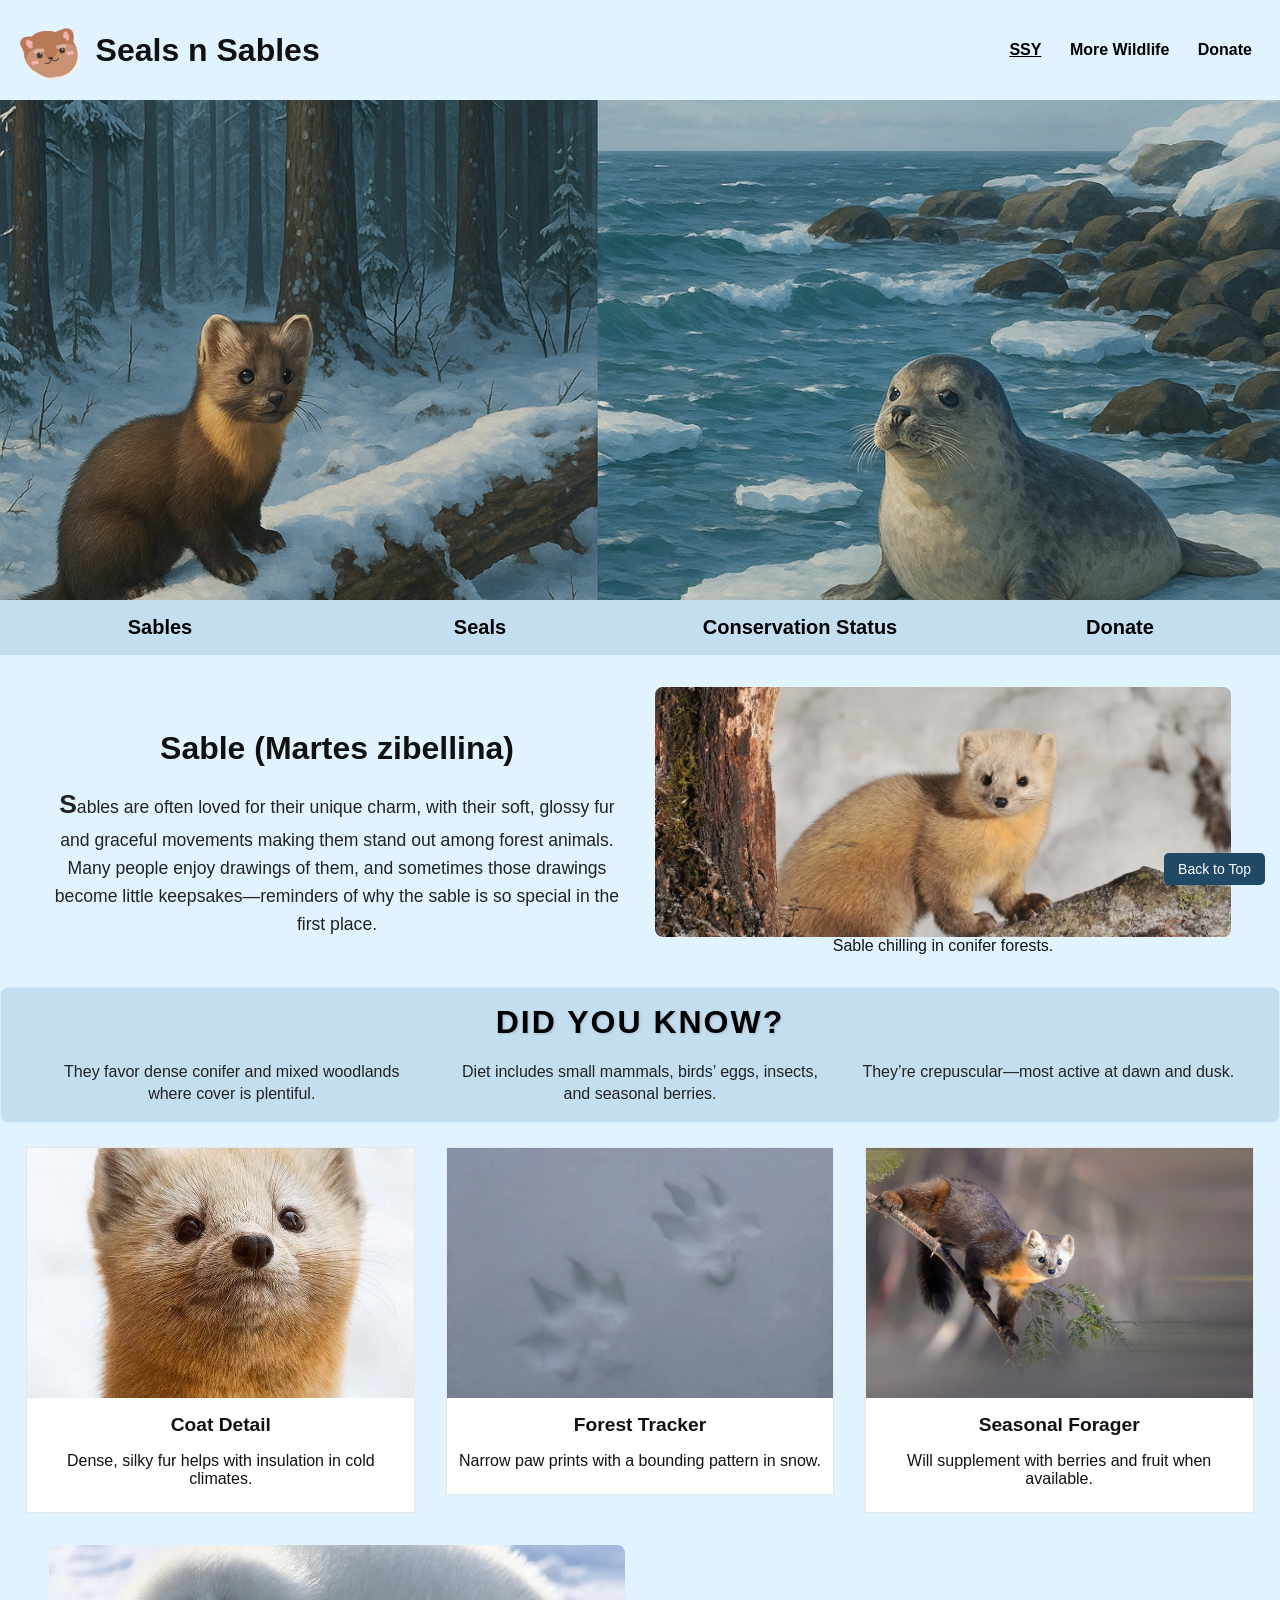
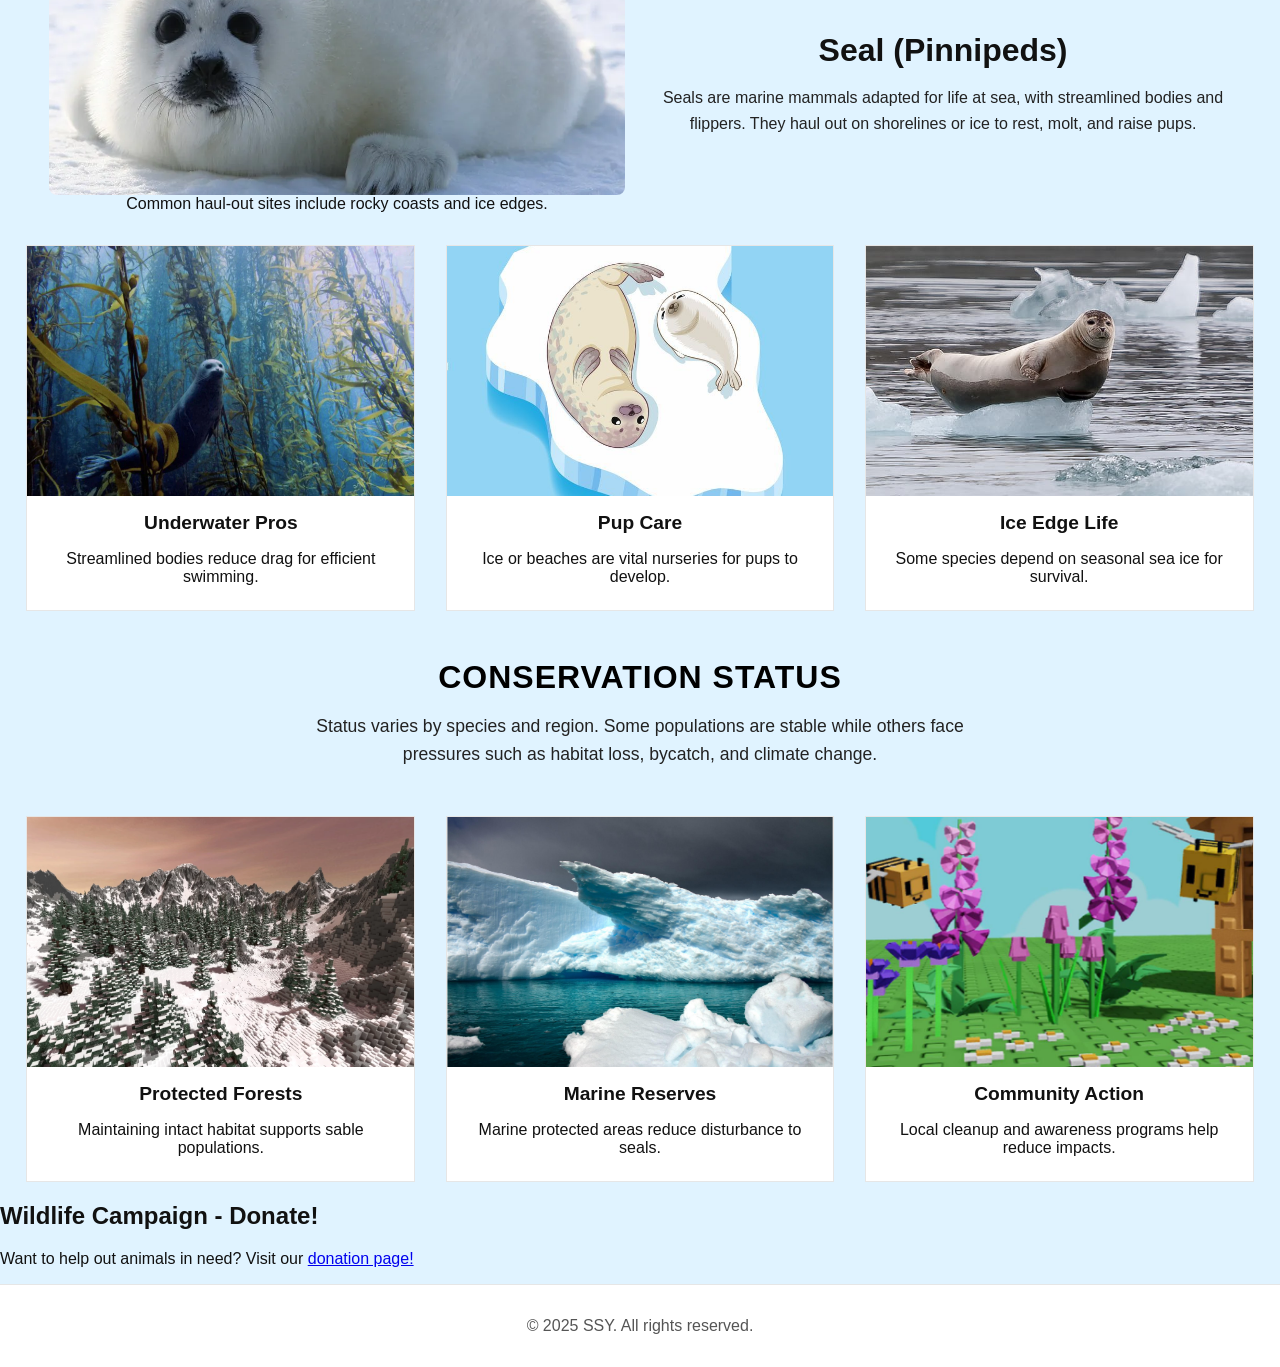
==== Assignment 1 - Joaquin S & Christoper L/index.html @ ed9b1eaa "Into File" ====
<!DOCTYPE html>
<html lang="en">

<head>
  <meta charset="utf-8">
  <title> SSY - Seals n Sables </title>
  <meta name="description" content="The lore of seals and sables.">
  <meta name="author" content="Chris & Joaquin">

  <!-- main site css -->
  <link rel="stylesheet" href="style.css">
</head>

<body>

  <!-- this is the top global navigation -->
  <header id="top">
    <div class="branding">
      <h1>
        <img src="images/sablelogo.png" alt="SSY logo" class="logo">
        Seals n Sables
      </h1>
    </div>

    <nav>
      <ul>
        <li><a href="index.html">SSY</a></li>
        <li><a href="environments.html">More Wildlife</a></li>
        <li><a href="donate.html">Donate</a></li>
      </ul>
    </nav>
  </header>

  <!-- picture below very top main header-->
  <figure id="sableandseal">
    <img src="images/chatgptssy.png" alt="pic stretching across screen like the gorilla wwf">
  </figure>

  <!-- sub navigation header below the picture-->
  <nav class="subnav">
    <ul>
      <li> <a href="#sable"> Sables </a> </li>
      <li> <a href="#seal-section"> Seals </a> </li>
      <li> <a href="#conservation-status"> Conservation Status </a> </li>
      <li> <a href="#donate"> Donate </a> </li>
    </ul>
  </nav>

  <main>
    <!-- SABLES -->
    <article id="sable" class="section">
      <div class="sable-section">
        <div class="sable-text">
          <h2>Sable (Martes zibellina)</h2>
          <p>
            Sables are often loved for their unique charm, with their soft, glossy fur and graceful movements making them stand out among forest animals. 
            Many people enjoy drawings of them, and sometimes those drawings become little keepsakes—reminders of why the sable is so special in the first place.
          </p>
        </div>

        <figure class="sable-image">
          <img src="images/sable-forest.jpg" alt="Sable in conifer forest" />
          <figcaption>Sable chilling in conifer forests.</figcaption>
        </figure>
      </div>

      <div class="fun-facts">
        <h3>Did you know?</h3>
        <ul>
          <li>They favor dense conifer and mixed woodlands where cover is plentiful.</li>
          <li>Diet includes small mammals, birds’ eggs, insects, and seasonal berries.</li>
          <li>They’re crepuscular—most active at dawn and dusk.</li>
        </ul>
      </div>

      <div class="gallery">
        <div class="card">
          <figure><img src="images/sable-closeup.jpg" alt="Sable close-up" /></figure>
          <div class="card-body">
            <h3>Coat Detail</h3>
            <p>Dense, silky fur helps with insulation in cold climates.</p>
          </div>
        </div>
        <div class="card">
          <figure><img src="images/sable-tracks.jpg" alt="Sable tracks in snow" /></figure>
          <div class="card-body">
            <h3>Forest Tracker</h3>
            <p>Narrow paw prints with a bounding pattern in snow.</p>
          </div>
        </div>
        <div class="card">
          <figure><img src="images/sable-berries.jpg" alt="Sable foraging berries" /></figure>
          <div class="card-body">
            <h3>Seasonal Forager</h3>
            <p>Will supplement with berries and fruit when available.</p>
          </div>
        </div>
      </div>
    </article>

    <!-- SEALS -->
    <article id="seal-section" class="section">
      <div class="seal-section">
        <figure class="seal-image">
          <img src="images/seal-rocks.jpg" alt="Seal on coastal rocks" />
          <figcaption>Common haul-out sites include rocky coasts and ice edges.</figcaption>
        </figure>

        <div class="seal-text">
          <h2>Seal (Pinnipeds)</h2>
          <p>
            Seals are marine mammals adapted for life at sea, with streamlined bodies and flippers. 
            They haul out on shorelines or ice to rest, molt, and raise pups.
          </p>
        </div>
      </div>

      <div class="gallery">
        <div class="card">
          <figure><img src="images/seal-swim.jpg" alt="Seal underwater" /></figure>
          <div class="card-body">
            <h3>Underwater Pros</h3>
            <p>Streamlined bodies reduce drag for efficient swimming.</p>
          </div>
        </div>
        <div class="card">
          <figure><img src="images/seal-pup.jpg" alt="Seal pup" class="seal-pup-img" /></figure>
          <div class="card-body">
            <h3>Pup Care</h3>
            <p>Ice or beaches are vital nurseries for pups to develop.</p>
          </div>
        </div>
        <div class="card">
          <figure><img src="images/seal-ice.jpg" alt="Seal on sea ice" /></figure>
          <div class="card-body">
            <h3>Ice Edge Life</h3>
            <p>Some species depend on seasonal sea ice for survival.</p>
          </div>
        </div>
      </div>
    </article>

    <!-- CONSERVATION STATUS -->
    <section id="conservation-status" class="section">
      <h2>Conservation Status</h2>
      <p>
        Status varies by species and region. Some populations are stable while others face pressures such as habitat loss, bycatch, and climate change.
      </p>
    </section>

    <div class="gallery">
      <div class="card">
        <figure><img src="images/conservation-forest.jpg" alt="Protected forest area" /></figure>
        <div class="card-body">
          <h3>Protected Forests</h3>
          <p>Maintaining intact habitat supports sable populations.</p>
        </div>
      </div>
      <div class="card">
        <figure><img src="images/conservation-coast.jpg" alt="Marine protected area sign" /></figure>
        <div class="card-body">
          <h3>Marine Reserves</h3>
          <p>Marine protected areas reduce disturbance to seals.</p>
        </div>
      </div>
      <div class="card">
        <figure><img src="images/conservation-community.jpg" alt="Community cleanup" /></figure>
        <div class="card-body">
          <h3>Community Action</h3>
          <p>Local cleanup and awareness programs help reduce impacts.</p>
        </div>
      </div>
    </div>

    <!-- Wildlife Campaign -->
    <section id="donate" class="section">
      <h2>Wildlife Campaign - Donate! </h2>
     <p>Want to help out animals in need? Visit our <a href="donate.html">donation page!</a></p>
    </section>
  </main>

  <a href="#top" class="back-to-top">Back to Top</a>

  <footer>
    <p>&copy; 2025 SSY. <span class="muted">All rights reserved.</span></p>
  </footer>
</body>
</html>
---- Assignment 1 - Joaquin S & Christoper L/style.css ----
/* main top images */

body {
  margin: 0;
  padding: 0;
}

figure {
  margin: 0;
  padding: 0;
}

#sableandseal img {
  width: 100%;          
  height: 500px;        /* your chosen banner height */
  object-fit: cover;    /* crop so it fills the box */
  object-position: center;  /* keep the middle of the image visible */
  display: block;
}

/* --- Light blue background for entire site --- */
body {
  background-color: #e0f3ff; /* a soft, almost white blue */
  color: #111;               /* keeps text readable */
  margin: 0;
  font-family: Arial, Helvetica, sans-serif;
}

#landscapemc img {
  width: 100%;          
  height: 760px;        /* your chosen banner height */
  object-fit: cover;    /* crop so it fills the box */
  object-position: center;  /* keep the middle of the image visible */
  display: block;
}

/* --- Header & Global Navigation --- */
header {
  padding: 10px 16px;
}

/* Title */
header h1 {
  display: inline-block;   /* sit on same line as nav */
  margin: 0;
  vertical-align: middle;
}

/* Navigation block */
header nav {
  display: inline-block;   /* sit beside the title */
  vertical-align: middle;
  margin-left: 24px;       /* space between title and menu */
}

/* Navigation list */
header nav ul {
  list-style-type: none;   /* remove bullets */
  margin: 0;
  padding: 0;
}

header nav li {
  display: inline;         /* make items horizontal */
  margin: 0 12px;          /* spacing between items */
}

header nav a {
  text-decoration: none;   /* remove underline */
  color: black;
  font-weight: bold;
}


.subnav {
  width: 100%;
  background-color: #c3deef;
  padding: 16px 0;
  margin: 0;
}

.subnav ul {
  list-style-type: none;
  margin: 0;
  padding: 0;
  display: table;       /* make the UL behave like a table */
  width: 100%;          /* stretch full width */
  table-layout: fixed;  /* equal column widths */
  text-align: center;   /* center text inside each cell */
}

.subnav li {
  display: table-cell;
}

.subnav a {
  text-decoration: none;
  font-weight: bold;
  font-size: 20px;     
  color: black;
}

.subnav a:hover {
  color: darkblue;
}


header {
  display: flex;                 
  justify-content: space-between;
  align-items: center;           
  padding: 10px 16px;
}

/* Logo + title side-by-side */
header h1 {
  display: flex;                 
  align-items: center;
  margin: 0;
}

header h1 .logo {
  height: 80px;                  
  width: auto;
  margin-right: 10px;            
}

/* Top nav: horizontal links */
header nav ul {
  margin: 0;
  padding: 0;
}

header nav li {
  display: inline;
  margin: 0 12px;
}

header nav a {
  color: black;
  font-weight: bold;
}

/* ====== Base reset (lightweight) ====== */
/* min-height: 70vh; creates scrollable distance on each anchor */

/* --- image + figure styling for floated images --- */
.float-right {
  float: right;
  width: auto;        
  margin: 0 0 1rem 1rem;
  text-align: center;  
}

.float-right img {
  width: auto;         
  height: 250px;
  border-radius: 8px;  
  display: block;
}

.float-right figcaption {
  font-size: 0.875rem;
  color: #555;
  margin-top: 0.25rem;
}

/* ====== Simple gallery cards (no grid/flex) ====== */
/* use inline-block “cards”; 3 per row on large screens */
.gallery { margin: 0.5rem -0.5rem; }
.gallery .card {
display: inline-block;
vertical-align: top;
width: 32%;
margin: 0.5rem;
border: 1px solid #e6e6e6;
background: #fff;
box-sizing: border-box;
}
.gallery .card figure { margin: 0; }
.gallery .card img { width: 100%; height: 250px; object-fit: cover; display:block; }
.gallery .card .card-body { padding: 0.5rem 0.75rem; }
.gallery .card h3 { margin: 0.5rem 0; font-size: 1.1rem; }

.gallery .card img[alt="Sable tracks in snow"] {
  object-position: 10% 70%;
}

/* ====== Fun facts list ====== */
.fun-facts {
background: #f9fbff;
border: 1px solid #dbe9ff;
padding: 0.75rem 1rem;
margin: 0.5rem 0 1rem;
}
.fun-facts h3 { margin: 0 0 0.5rem; font-size: 1.1rem; }
.fun-facts ul { margin-left: 1.25rem; }

/* --- Sable text + image side-by-side, centered vertically --- */
.sable-section {
  text-align: center;        
  margin: 2rem auto;
  white-space: nowrap;       
}

.sable-text,
.sable-image {
  display: inline-block;     
  vertical-align: middle;    
  white-space: normal;       
}

.sable-text {
  width: 45%;
  text-align: center;        
  margin-right: 2%;
}

.sable-text h2 {
  margin-bottom: 1rem;
}

.sable-text p {
  margin: 0 auto;
  line-height: 1.5;
}

.sable-image {
  width: 45%;
}

.sable-image img {
  width: 100%;
  height: 250px;
  object-fit: cover;
  border-radius: 8px;
  display: block;
}

.sable-text h2 {
  font-size: 2rem;           /* bigger heading */
  font-weight: bold;         /* makes it stand out */
  margin-bottom: 1rem;
}

/* make the scientific name italic and slightly smaller but still visible */
.sable-text h2 em {
  font-style: italic;
  font-size: 1.5rem;         /* smaller than main word */
  color: #333;               /* slightly softer color */
}
 
.sable-text p {
  text-align: center;
  font-size: 1.1rem;
  line-height: 1.6;
  color: #222;
}

/* --- Seal section (image left, text right) --- */
.seal-section {
  text-align: center;
  margin: 2rem auto;
  white-space: nowrap;
}

.seal-image,
.seal-text {
  display: inline-block;
  vertical-align: middle;
  white-space: normal;
}

.seal-image {
  width: 45%;
  margin-right: 2%;        
  float: none;
}

.seal-image img {
  width: 100%;
  height: 250px;
  object-fit: cover;
  border-radius: 8px;
  display: block;
}

.seal-text {
  width: 45%;
  text-align: center;
}

.seal-text h2 {
  font-size: 2rem;
  font-weight: bold;
  margin-bottom: 1rem;
}

.seal-text h2 em {
  font-style: italic;
  font-size: 1.5rem;
  color: #333;
}

.seal-text p {
  font-size: 1.0rem;
  line-height: 1.6;
  color: #222;
}

/* stack for small screens */
@media (max-width: 768px) {
  .seal-image,
  .seal-text {
    display: block;
    width: 100%;
    margin: 0 auto 1rem;
  }
  .seal-section { white-space: normal; }
}

/* --- Conservation Status section --- */
#conservation-status {
  text-align: center;        /* centers both heading and text */
  margin: 3rem auto;         /* gives breathing space around it */
  width: 80%;                /* keeps it from stretching edge-to-edge */
}

#conservation-status h2 {
  font-size: 2.0rem;         
  font-weight: bold;
  margin-bottom: 1rem;       /* space between title and paragraph */
  color: black;              
  text-transform: uppercase; 
  letter-spacing: 1px;
}

#conservation-status p {
  font-size: 1.1rem;
  line-height: 1.6;
  color: #222;
  margin: 0 auto;
  max-width: 700px;          /* keeps text nicely centered */
}


/* --- simple back to top button --- */
.back-to-top {
  position: fixed;
  bottom: 15px;
  right: 15px;
  background-color: #1F4964;
  color: white;
  padding: 8px 14px;
  border-radius: 5px;
  text-decoration: none;
  font-size: 14px;
}

.back-to-top:hover {
  background-color: #0066cc; /* slightly lighter on hover */
}


/* ====== Footer ====== */
footer {
background: #fff;
border-top: 1px solid #e6e6e6;
margin-top: 1rem;
padding: 1rem 16px;
text-align: center;
color: #555;
}

/* --- Fun Facts styling upgrade --- */
.fun-facts {
  background: #c3deef;
  border: 1px solid #dbe9ff;
  padding: 1.25rem 1rem;
  margin: 1rem auto;
  text-align: center;
  border-radius: 8px;
}

.fun-facts h3 {
  font-size: 2rem;  
  font-weight: 900;
  text-transform: uppercase;
  letter-spacing: 2px;
  color: black;
  margin-bottom: 1.25rem;
  text-align: center;
  text-shadow: 1px 1px 3px rgba(0, 0, 0, 0.15);
}


.fun-facts ul {
  list-style-type: none;       /* remove bullets */
  padding: 0;
  margin: 0;
}

.fun-facts li {
  display: inline-block;       /* side-by-side horizontally */
  width: 30%;                  /* each takes about 1/3 of the width */
  margin: 0 1%;                /* small spacing between them */
  font-size: 1rem;
  color: #222;
  vertical-align: top;
  text-align: center;
  line-height: 1.4;
}

/* Make sure they stack vertically on smaller screens */
@media (max-width: 768px) {
  .fun-facts li {
    display: block;
    width: 100%;
    text-align: center;
    margin-bottom: 0.75rem;
  }
}

/* ====== Full-width image with overlay text ====== */
.full-width {
  position: relative;         /* lets us place text on top of the image */
  margin: 0;
}

.full-width img {
  width: 100%;                /* make the image stretch across the screen */
  height: 500px;              /* same height as your main banner */
  object-fit: cover;          /* keeps image proportionate while filling */
  object-position: center;    /* centers the image area */
  display: block;
}

/* overlay text that appears on top of the image */
.overlay-text {
  position: absolute;
  top: 50%;                   /* centers vertically */
  right: 5%;                  /* positions it on the right side */
  transform: translateY(-50%);/* perfect vertical centering */
  background-color: rgba(255, 255, 255, 0.6); /* light see-through box */
  padding: 12px 16px;
  border-radius: 8px;
  text-align: right;          /* keeps heading text aligned right */
}

.overlay-text h2 {
  margin: 0;
  font-size: 1.5rem;
  color: #000;
  font-weight: bold;
}

/* ====== More Featured Wildlife Section ====== */
#featured-wildlife {
  text-align: center;        /* centers heading and paragraph */
  margin: 3rem auto;         /* adds spacing above and below */
  width: 80%;                /* prevents stretching too wide */
}

#featured-wildlife h2 {
  font-size: 2rem;           /* large clear title */
  font-weight: bold;
  margin-bottom: 0.5rem;
  color: black;
  text-transform: uppercase;
  letter-spacing: 1px;
}

#featured-wildlife p {
  font-size: 1.1rem;
  line-height: 1.5;
  color: #222;
  margin-bottom: 2rem;       /* space before the boxes */
}

/* centers the 3 gallery cards underneath */
.gallery {
  text-align: center;
}

.gallery .card {
  display: inline-block;     /* sit side-by-side */
  vertical-align: top;
  width: 30%;                /* 3 per row */
  margin: 0 1%;
  border: 1px solid #e6e6e6;
  background: #fff;
  box-sizing: border-box;
}

.gallery .card img {
  width: 100%;
  height: 250px;
  object-fit: cover;
  display: block;
}

.gallery .card .card-body {
  padding: 0.5rem 0.75rem;
}

.gallery .card h3 {
  margin: 0.5rem 0;
  font-size: 1.2rem;
  font-weight: bold;
}

/* ====== Green Theme (for environments page) ====== */
.green-theme {
  background-color: #e6f7e6; /* soft pastel green */
  color: #111;
}

/* adjust subnav for green theme */
.green-theme .subnav {
  background-color: #c8eac8;  /* slightly darker soft green */
}

.green-theme .fun-facts {
  background: #d8f2d8;
  border: 1px solid #b9dfb9;
}

.green-theme header,
.green-theme footer {
  background-color: #ffffff;
  color: #333;
}

/* optional: hover accents for links in this theme */
.green-theme a:hover {
  color: #2f7a2f;
}

/* ====== Centered fun-facts table with theme color ====== */
.fun-facts table {
  margin: 0 auto;
  width: 80%;
  border-collapse: collapse;
}

.fun-facts caption {
  caption-side: top;
  font-weight: bold;
  margin-bottom: 0.5rem;
}

.fun-facts th,
.fun-facts td {
  padding: 0.6rem 1rem;
  text-align: left;
  border: 1px solid #ccc;
}

.fun-facts th {
  background-color: #c3deef;  /* same as subnav bar */
}

.green-theme .fun-facts th {
  background-color: #c8eac8;  /* match green theme subnav */
}

.fun-facts td {
  background-color: #ffffff;
}

/* Adjust padding and centering for cleaner layout */
.fun-facts {
  padding: 1rem 0.5rem;
  margin: 1.5rem auto;
  text-align: center;
  border-radius: 8px;
}


/* ====== Header background and text for green theme ====== */
.green-theme header {
  background-color: #cde8cd;   /* soft pastel green background */
  color: #000000;              /* black text */
  padding: 10px 16px;
}

.green-theme header h1 {
  color: #000000;              /* black for title text */
}

.green-theme header nav a {
  color: #000000;              /* black for links */
  font-weight: bold;
  text-decoration: none;
}

.green-theme header nav a:hover {
  color: #1a4b1a;              /* dark forest green on hover */
}

#sable .sable-text p:first-of-type::first-letter {
  font-size: 150%;
  font-weight: bold;
}

header nav a {
  text-decoration: none;
}


header nav a[href="index.html"] {
  text-decoration: underline;
}

.green-theme header nav a[href="index.html"] {
  text-decoration: none;
}

.green-theme header nav a[href="environments.html"] {
  text-decoration: underline;
}
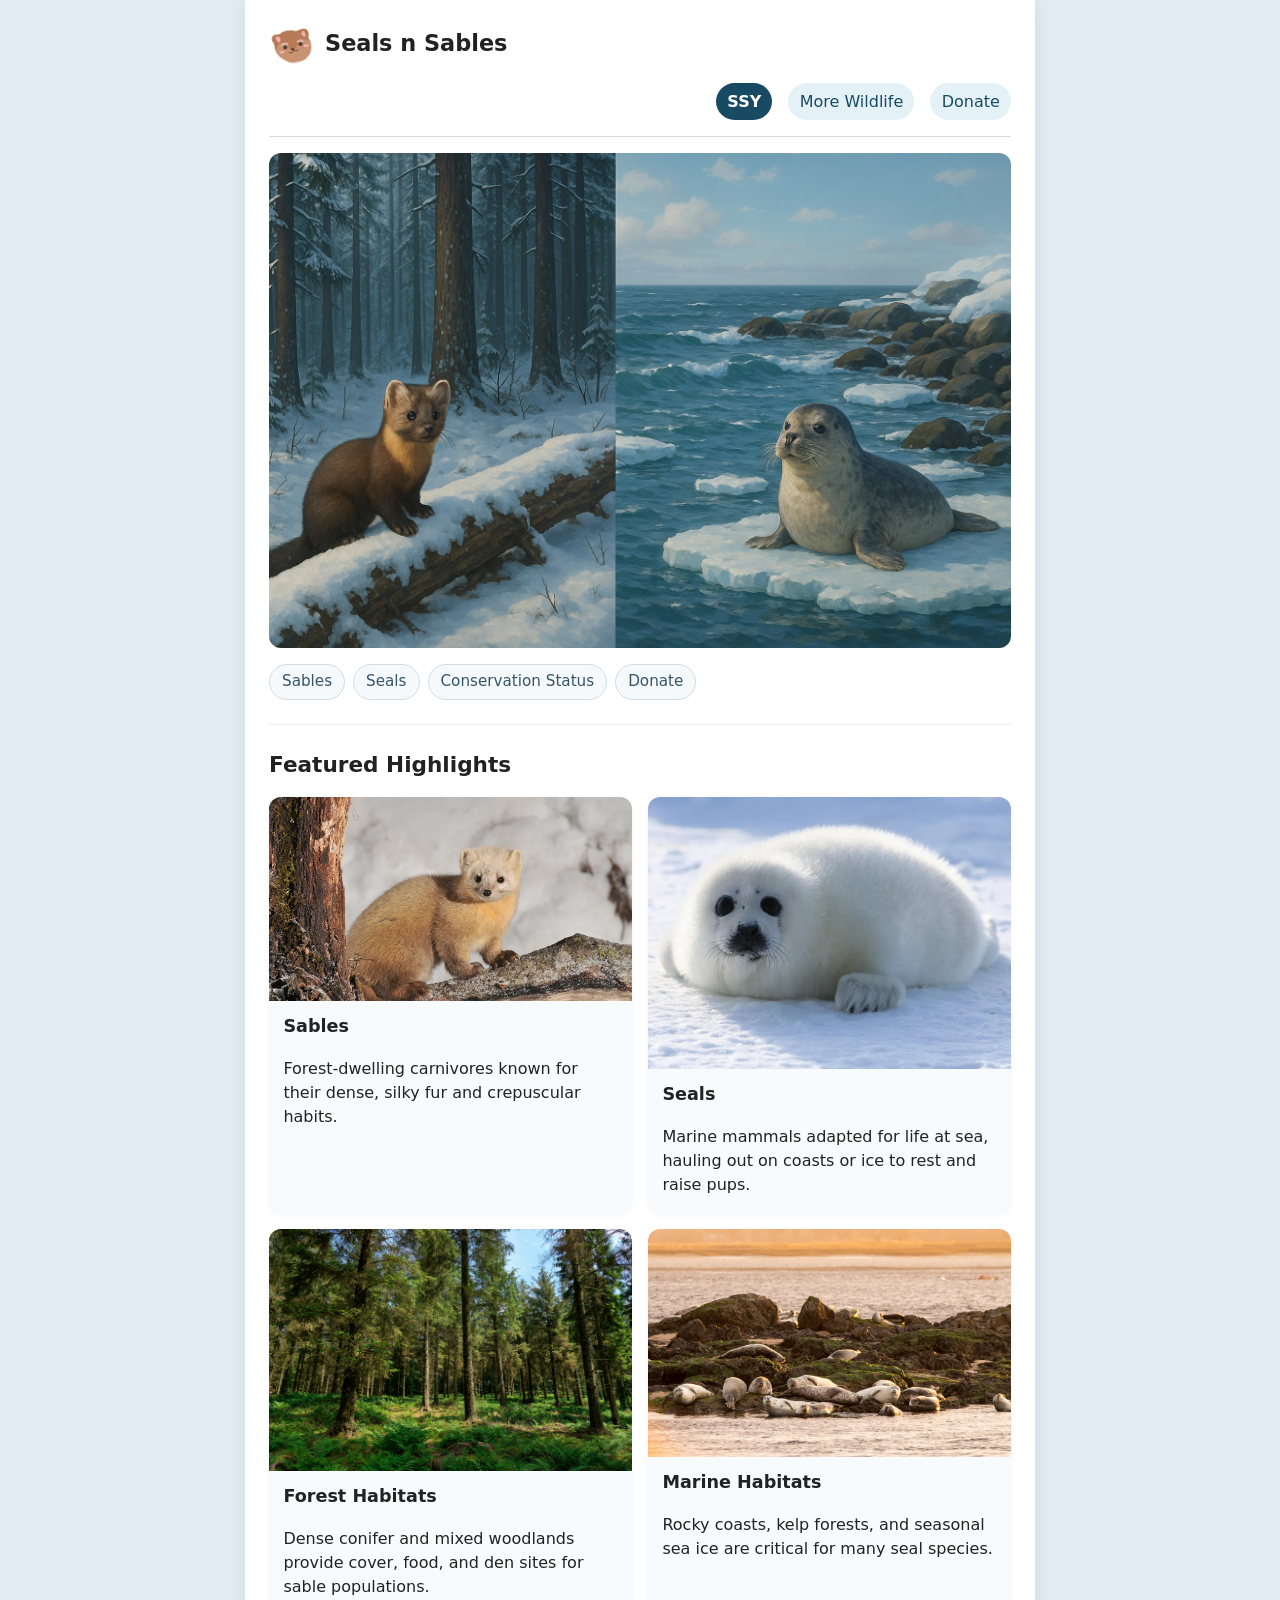
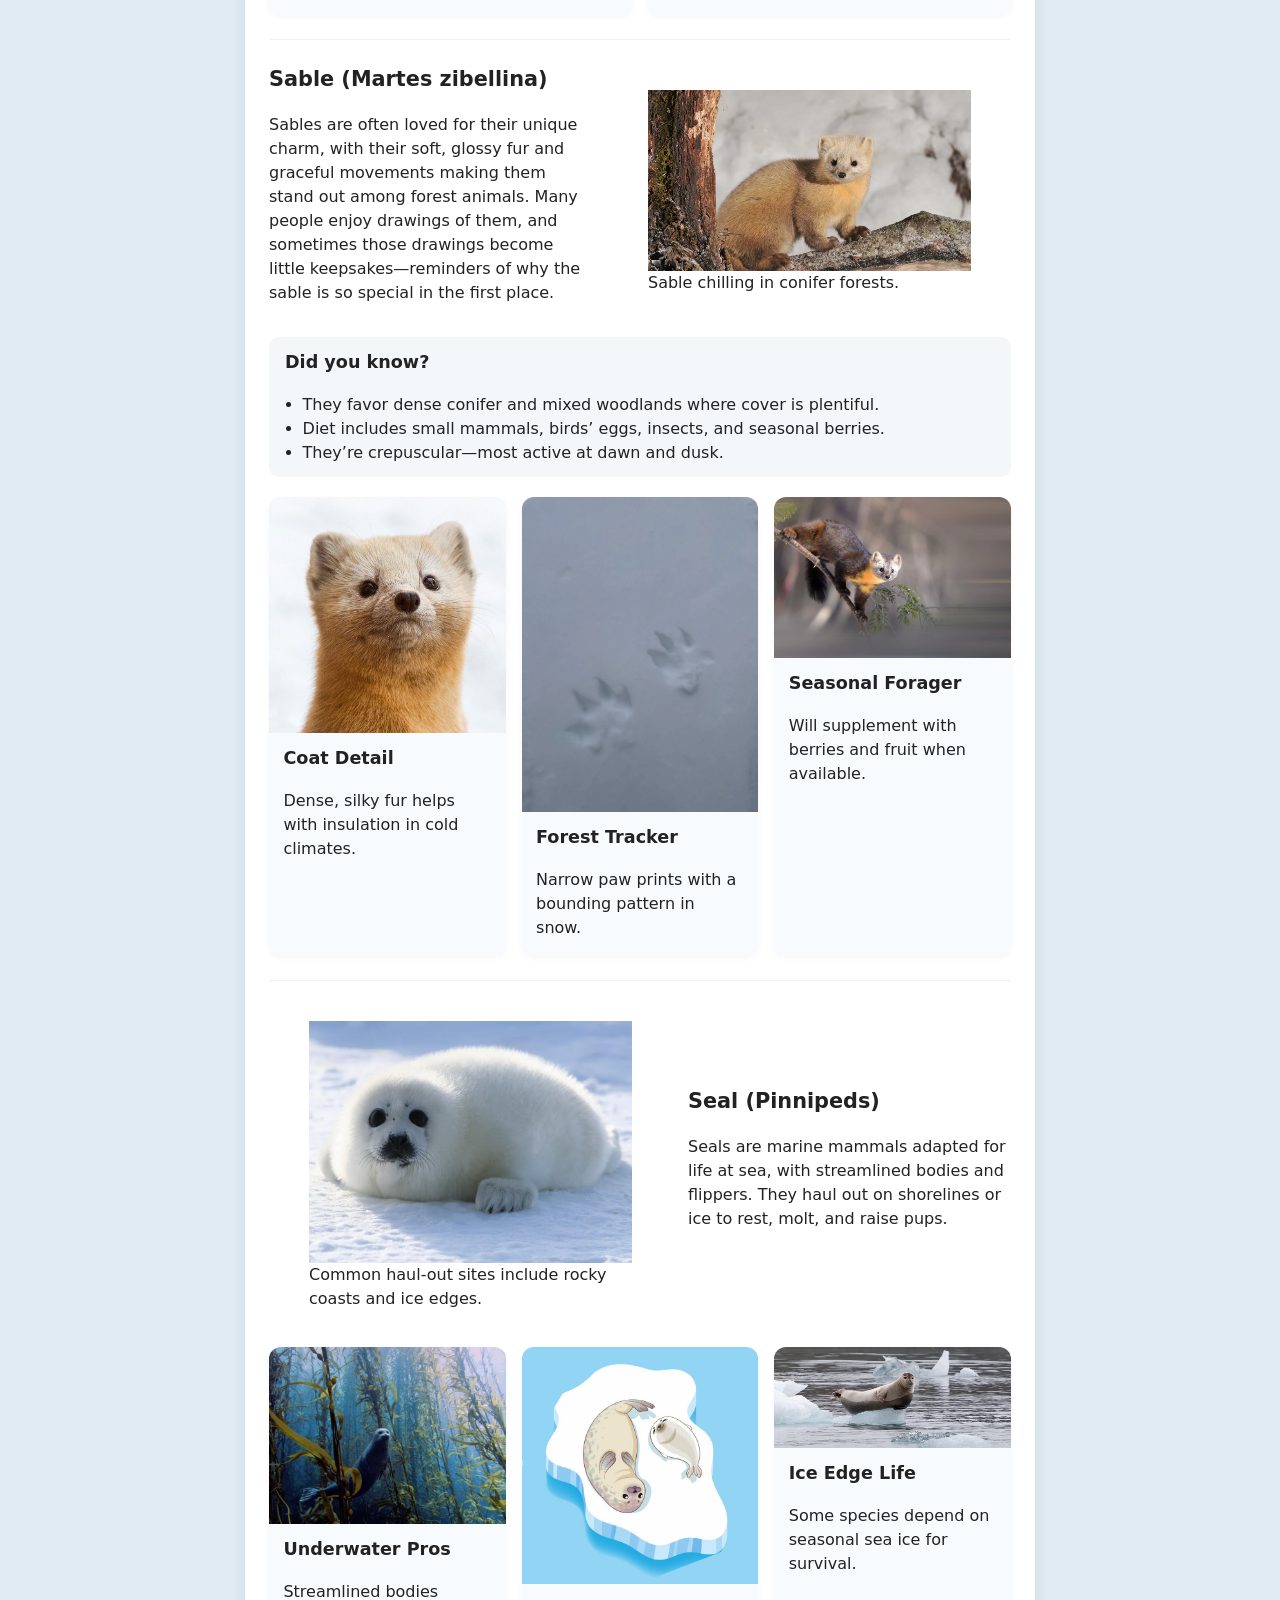
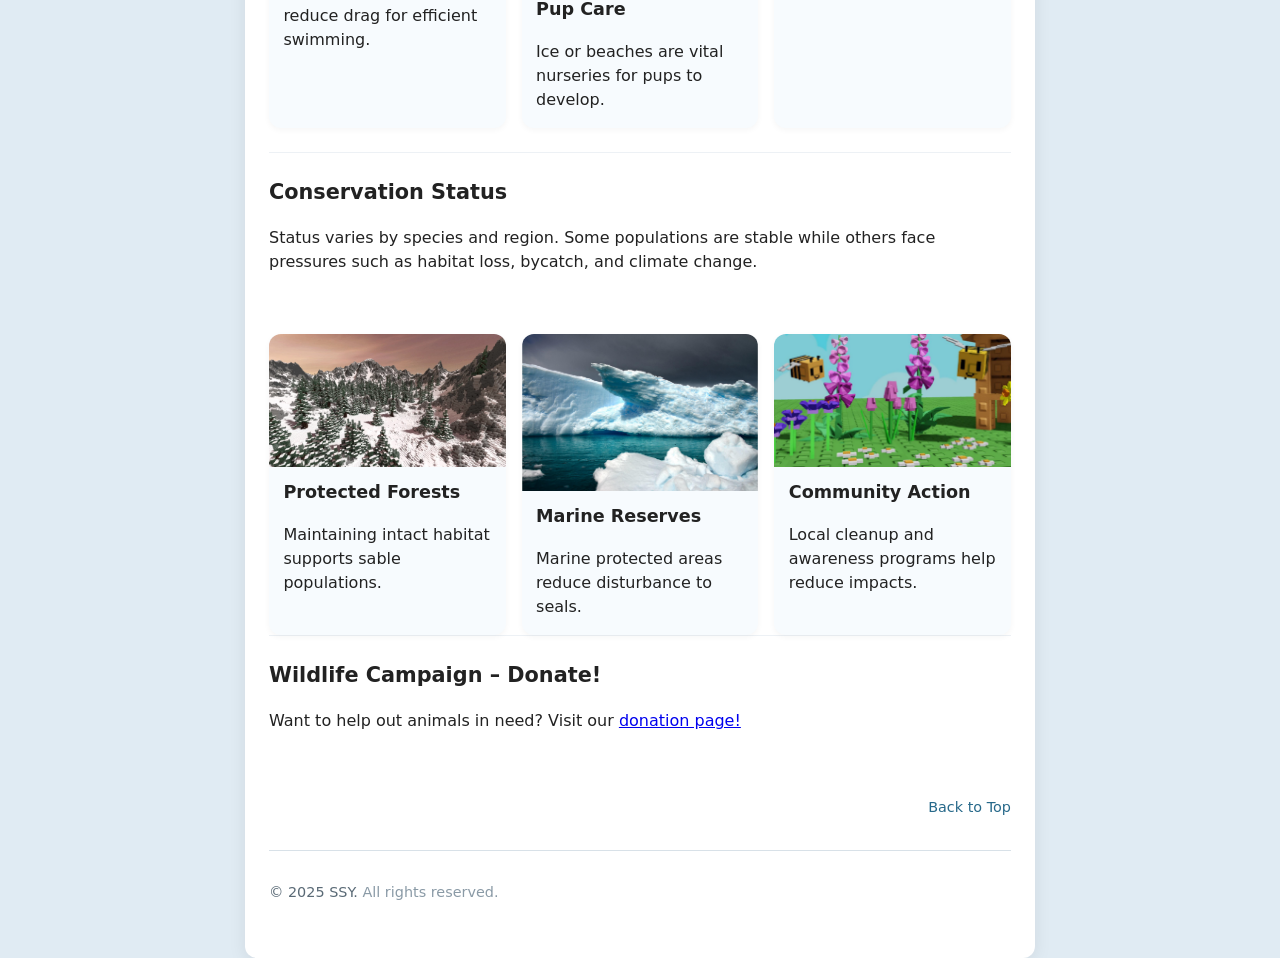
==== commit 6b8ddf53: "The new stuff" ====
--- a/Assignment 1 - Joaquin S & Christoper L/index.html
+++ b/Assignment 1 - Joaquin S & Christoper L/index.html
@@ -1,188 +1,241 @@
 <!DOCTYPE html>
 <html lang="en">
-
 <head>
   <meta charset="utf-8">
-  <title> SSY - Seals n Sables </title>
+  <title>SSY - Seals n Sables</title>
   <meta name="description" content="The lore of seals and sables.">
   <meta name="author" content="Chris & Joaquin">
 
-  <!-- main site css -->
+  <!-- Makes the page respond to device width -->
+  <meta name="viewport" content="width=device-width, initial-scale=1.0">
+
+  <!-- Required by assignment: normalize.css in same folder -->
+  <link rel="stylesheet" href="normalize.css">
+
+  <!-- Main site CSS from this assignment -->
   <link rel="stylesheet" href="style.css">
 </head>
-
 <body>
-
-  <!-- this is the top global navigation -->
-  <header id="top">
-    <div class="branding">
-      <h1>
-        <img src="images/sablelogo.png" alt="SSY logo" class="logo">
-        Seals n Sables
-      </h1>
-    </div>
-
-    <nav>
+  <!-- Skip link for keyboard / screen reader users -->
+  <a class="skip-link" href="#main">Skip to main content</a>
+
+  <!-- Page wrapper that becomes 790px wide on large screens -->
+  <div class="page">
+    <!-- Global header / navigation -->
+    <header id="top" class="site-header">
+      <div class="branding">
+        <h1 class="site-title">
+          <img src="images/sablelogo.png" alt="SSY logo" class="logo">
+          Seals n Sables
+        </h1>
+      </div>
+      <nav class="primary-nav" aria-label="Primary">
+        <ul>
+          <li><a href="index.html" aria-current="page">SSY</a></li>
+          <li><a href="environments.html">More Wildlife</a></li>
+          <li><a href="donate.html">Donate</a></li>
+        </ul>
+      </nav>
+    </header>
+
+    <!-- Hero image below the header -->
+    <figure id="sableandseal" class="hero">
+      <img src="images/chatgptssy.png" alt="Illustration of sable and seal across the top banner">
+    </figure>
+
+    <!-- Sub navigation for this page -->
+    <nav class="subnav" aria-label="On this page">
       <ul>
-        <li><a href="index.html">SSY</a></li>
-        <li><a href="environments.html">More Wildlife</a></li>
-        <li><a href="donate.html">Donate</a></li>
+        <li><a href="#sable">Sables</a></li>
+        <li><a href="#seal-section">Seals</a></li>
+        <li><a href="#conservation-status">Conservation Status</a></li>
+        <li><a href="#donate">Donate</a></li>
       </ul>
     </nav>
-  </header>
-
-  <!-- picture below very top main header-->
-  <figure id="sableandseal">
-    <img src="images/chatgptssy.png" alt="pic stretching across screen like the gorilla wwf">
-  </figure>
-
-  <!-- sub navigation header below the picture-->
-  <nav class="subnav">
-    <ul>
-      <li> <a href="#sable"> Sables </a> </li>
-      <li> <a href="#seal-section"> Seals </a> </li>
-      <li> <a href="#conservation-status"> Conservation Status </a> </li>
-      <li> <a href="#donate"> Donate </a> </li>
-    </ul>
-  </nav>
-
-  <main>
-    <!-- SABLES -->
-    <article id="sable" class="section">
-      <div class="sable-section">
-        <div class="sable-text">
-          <h2>Sable (Martes zibellina)</h2>
-          <p>
-            Sables are often loved for their unique charm, with their soft, glossy fur and graceful movements making them stand out among forest animals. 
-            Many people enjoy drawings of them, and sometimes those drawings become little keepsakes—reminders of why the sable is so special in the first place.
-          </p>
-        </div>
-
-        <figure class="sable-image">
-          <img src="images/sable-forest.jpg" alt="Sable in conifer forest" />
-          <figcaption>Sable chilling in conifer forests.</figcaption>
-        </figure>
+
+    <!-- MIDDLE FEATURED GRID (2×2 at medium width) -->
+    <section class="section feature-grid" aria-label="Featured highlights">
+      <h2 class="section-title">Featured Highlights</h2>
+      <div class="grid">
+        <article class="card">
+          <figure>
+            <img src="images/sable-forest.jpg" alt="Sable in conifer forest">
+          </figure>
+          <div class="card-body">
+            <h3>Sables</h3>
+            <p>Forest-dwelling carnivores known for their dense, silky fur and crepuscular habits.</p>
+          </div>
+        </article>
+
+        <article class="card">
+          <figure>
+            <img src="images/seal-rocks.jpg" alt="Seal resting on coastal rocks">
+          </figure>
+          <div class="card-body">
+            <h3>Seals</h3>
+            <p>Marine mammals adapted for life at sea, hauling out on coasts or ice to rest and raise pups.</p>
+          </div>
+        </article>
+
+        <article class="card">
+          <figure>
+            <img src="images/sable-habitat.jpg" alt="Conifer forest habitat">
+          </figure>
+          <div class="card-body">
+            <h3>Forest Habitats</h3>
+            <p>Dense conifer and mixed woodlands provide cover, food, and den sites for sable populations.</p>
+          </div>
+        </article>
+
+        <article class="card">
+          <figure>
+            <img src="images/seal-enviornment.jpg" alt="Coastal and sea-ice environment">
+          </figure>
+          <div class="card-body">
+            <h3>Marine Habitats</h3>
+            <p>Rocky coasts, kelp forests, and seasonal sea ice are critical for many seal species.</p>
+          </div>
+        </article>
       </div>
-
-      <div class="fun-facts">
-        <h3>Did you know?</h3>
-        <ul>
-          <li>They favor dense conifer and mixed woodlands where cover is plentiful.</li>
-          <li>Diet includes small mammals, birds’ eggs, insects, and seasonal berries.</li>
-          <li>They’re crepuscular—most active at dawn and dusk.</li>
-        </ul>
+    </section>
+
+    <!-- Main content -->
+    <main id="main">
+      <!-- SABLES -->
+      <article id="sable" class="section">
+        <div class="sable-section side-by-side">
+          <div class="sable-text">
+            <h2>Sable (Martes zibellina)</h2>
+            <p>
+              Sables are often loved for their unique charm, with their soft, glossy fur and graceful movements making them stand out among forest animals. 
+              Many people enjoy drawings of them, and sometimes those drawings become little keepsakes—reminders of why the sable is so special in the first place.
+            </p>
+          </div>
+          <figure class="sable-image">
+            <img src="images/sable-forest.jpg" alt="Sable in conifer forest">
+            <figcaption>Sable chilling in conifer forests.</figcaption>
+          </figure>
+        </div>
+
+        <div class="fun-facts">
+          <h3>Did you know?</h3>
+          <ul>
+            <li>They favor dense conifer and mixed woodlands where cover is plentiful.</li>
+            <li>Diet includes small mammals, birds’ eggs, insects, and seasonal berries.</li>
+            <li>They’re crepuscular—most active at dawn and dusk.</li>
+          </ul>
+        </div>
+
+        <div class="gallery">
+          <article class="card">
+            <figure><img src="images/sable-closeup.jpg" alt="Sable close-up"></figure>
+            <div class="card-body">
+              <h3>Coat Detail</h3>
+              <p>Dense, silky fur helps with insulation in cold climates.</p>
+            </div>
+          </article>
+          <article class="card">
+            <figure><img src="images/sable-tracks.jpg" alt="Sable tracks in snow"></figure>
+            <div class="card-body">
+              <h3>Forest Tracker</h3>
+              <p>Narrow paw prints with a bounding pattern in snow.</p>
+            </div>
+          </article>
+          <article class="card">
+            <figure><img src="images/sable-berries.jpg" alt="Sable foraging berries"></figure>
+            <div class="card-body">
+              <h3>Seasonal Forager</h3>
+              <p>Will supplement with berries and fruit when available.</p>
+            </div>
+          </article>
+        </div>
+      </article>
+
+      <!-- SEALS -->
+      <article id="seal-section" class="section">
+        <div class="seal-section side-by-side">
+          <figure class="seal-image">
+            <img src="images/seal-rocks.jpg" alt="Seal on coastal rocks">
+            <figcaption>Common haul-out sites include rocky coasts and ice edges.</figcaption>
+          </figure>
+          <div class="seal-text">
+            <h2>Seal (Pinnipeds)</h2>
+            <p>
+              Seals are marine mammals adapted for life at sea, with streamlined bodies and flippers. 
+              They haul out on shorelines or ice to rest, molt, and raise pups.
+            </p>
+          </div>
+        </div>
+
+        <div class="gallery">
+          <article class="card">
+            <figure><img src="images/seal-swim.jpg" alt="Seal underwater"></figure>
+            <div class="card-body">
+              <h3>Underwater Pros</h3>
+              <p>Streamlined bodies reduce drag for efficient swimming.</p>
+            </div>
+          </article>
+          <article class="card">
+            <figure><img src="images/seal-pup.jpg" alt="Seal pup" class="seal-pup-img"></figure>
+            <div class="card-body">
+              <h3>Pup Care</h3>
+              <p>Ice or beaches are vital nurseries for pups to develop.</p>
+            </div>
+          </article>
+          <article class="card">
+            <figure><img src="images/seal-ice.jpg" alt="Seal on sea ice"></figure>
+            <div class="card-body">
+              <h3>Ice Edge Life</h3>
+              <p>Some species depend on seasonal sea ice for survival.</p>
+            </div>
+          </article>
+        </div>
+      </article>
+
+      <!-- CONSERVATION STATUS -->
+      <section id="conservation-status" class="section">
+        <h2>Conservation Status</h2>
+        <p>
+          Status varies by species and region. Some populations are stable while others face pressures such as habitat loss, bycatch, and climate change.
+        </p>
+      </section>
+
+      <div class="gallery">
+        <article class="card">
+          <figure><img src="images/conservation-forest.jpg" alt="Protected forest area"></figure>
+          <div class="card-body">
+            <h3>Protected Forests</h3>
+            <p>Maintaining intact habitat supports sable populations.</p>
+          </div>
+        </article>
+        <article class="card">
+          <figure><img src="images/conservation-coast.jpg" alt="Marine protected area sign"></figure>
+          <div class="card-body">
+            <h3>Marine Reserves</h3>
+            <p>Marine protected areas reduce disturbance to seals.</p>
+          </div>
+        </article>
+        <article class="card">
+          <figure><img src="images/conservation-community.jpg" alt="Community cleanup"></figure>
+          <div class="card-body">
+            <h3>Community Action</h3>
+            <p>Local cleanup and awareness programs help reduce impacts.</p>
+          </div>
+        </article>
       </div>
 
-      <div class="gallery">
-        <div class="card">
-          <figure><img src="images/sable-closeup.jpg" alt="Sable close-up" /></figure>
-          <div class="card-body">
-            <h3>Coat Detail</h3>
-            <p>Dense, silky fur helps with insulation in cold climates.</p>
-          </div>
-        </div>
-        <div class="card">
-          <figure><img src="images/sable-tracks.jpg" alt="Sable tracks in snow" /></figure>
-          <div class="card-body">
-            <h3>Forest Tracker</h3>
-            <p>Narrow paw prints with a bounding pattern in snow.</p>
-          </div>
-        </div>
-        <div class="card">
-          <figure><img src="images/sable-berries.jpg" alt="Sable foraging berries" /></figure>
-          <div class="card-body">
-            <h3>Seasonal Forager</h3>
-            <p>Will supplement with berries and fruit when available.</p>
-          </div>
-        </div>
-      </div>
-    </article>
-
-    <!-- SEALS -->
-    <article id="seal-section" class="section">
-      <div class="seal-section">
-        <figure class="seal-image">
-          <img src="images/seal-rocks.jpg" alt="Seal on coastal rocks" />
-          <figcaption>Common haul-out sites include rocky coasts and ice edges.</figcaption>
-        </figure>
-
-        <div class="seal-text">
-          <h2>Seal (Pinnipeds)</h2>
-          <p>
-            Seals are marine mammals adapted for life at sea, with streamlined bodies and flippers. 
-            They haul out on shorelines or ice to rest, molt, and raise pups.
-          </p>
-        </div>
-      </div>
-
-      <div class="gallery">
-        <div class="card">
-          <figure><img src="images/seal-swim.jpg" alt="Seal underwater" /></figure>
-          <div class="card-body">
-            <h3>Underwater Pros</h3>
-            <p>Streamlined bodies reduce drag for efficient swimming.</p>
-          </div>
-        </div>
-        <div class="card">
-          <figure><img src="images/seal-pup.jpg" alt="Seal pup" class="seal-pup-img" /></figure>
-          <div class="card-body">
-            <h3>Pup Care</h3>
-            <p>Ice or beaches are vital nurseries for pups to develop.</p>
-          </div>
-        </div>
-        <div class="card">
-          <figure><img src="images/seal-ice.jpg" alt="Seal on sea ice" /></figure>
-          <div class="card-body">
-            <h3>Ice Edge Life</h3>
-            <p>Some species depend on seasonal sea ice for survival.</p>
-          </div>
-        </div>
-      </div>
-    </article>
-
-    <!-- CONSERVATION STATUS -->
-    <section id="conservation-status" class="section">
-      <h2>Conservation Status</h2>
-      <p>
-        Status varies by species and region. Some populations are stable while others face pressures such as habitat loss, bycatch, and climate change.
-      </p>
-    </section>
-
-    <div class="gallery">
-      <div class="card">
-        <figure><img src="images/conservation-forest.jpg" alt="Protected forest area" /></figure>
-        <div class="card-body">
-          <h3>Protected Forests</h3>
-          <p>Maintaining intact habitat supports sable populations.</p>
-        </div>
-      </div>
-      <div class="card">
-        <figure><img src="images/conservation-coast.jpg" alt="Marine protected area sign" /></figure>
-        <div class="card-body">
-          <h3>Marine Reserves</h3>
-          <p>Marine protected areas reduce disturbance to seals.</p>
-        </div>
-      </div>
-      <div class="card">
-        <figure><img src="images/conservation-community.jpg" alt="Community cleanup" /></figure>
-        <div class="card-body">
-          <h3>Community Action</h3>
-          <p>Local cleanup and awareness programs help reduce impacts.</p>
-        </div>
-      </div>
-    </div>
-
-    <!-- Wildlife Campaign -->
-    <section id="donate" class="section">
-      <h2>Wildlife Campaign - Donate! </h2>
-     <p>Want to help out animals in need? Visit our <a href="donate.html">donation page!</a></p>
-    </section>
-  </main>
-
-  <a href="#top" class="back-to-top">Back to Top</a>
-
-  <footer>
-    <p>&copy; 2025 SSY. <span class="muted">All rights reserved.</span></p>
-  </footer>
+      <!-- Wildlife Campaign -->
+      <section id="donate" class="section">
+        <h2>Wildlife Campaign – Donate!</h2>
+        <p>Want to help out animals in need? Visit our <a href="donate.html">donation page!</a></p>
+      </section>
+    </main>
+
+    <a href="#top" class="back-to-top">Back to Top</a>
+
+    <footer class="site-footer">
+      <p>&copy; 2025 SSY. <span class="muted">All rights reserved.</span></p>
+    </footer>
+  </div>
 </body>
 </html>
--- a/Assignment 1 - Joaquin S & Christoper L/style.css
+++ b/Assignment 1 - Joaquin S & Christoper L/style.css
@@ -1,621 +1,350 @@
-/* main top images */
+/* ========== Base ========== */
+
+*,
+*::before,
+*::after {
+  box-sizing: border-box;
+}
+
+html {
+  scroll-behavior: smooth;
+}
 
 body {
   margin: 0;
+  font-family: system-ui, -apple-system, BlinkMacSystemFont, "Segoe UI", sans-serif;
+  line-height: 1.5;
+  color: #222;
+  background-color: #e5eef3; /* pale background for large-screen side space */
+}
+
+img {
+  max-width: 100%;
+  height: auto;
+  display: block;
+}
+
+/* ========== Layout Shell ========== */
+
+.page {
+  min-height: 100vh;
+  background-color: #ffffff;
+  display: flex;
+  flex-direction: column;
+  padding: 0 1rem 2rem;
+}
+
+/* ========== Skip Link ========== */
+
+.skip-link {
+  position: absolute;
+  left: -999px;
+  top: 0;
+  padding: 0.5rem 1rem;
+  background: #000;
+  color: #fff;
+  z-index: 1000;
+}
+
+.skip-link:focus {
+  left: 0.5rem;
+  top: 0.5rem;
+}
+
+/* ========== Header & Navigation ========== */
+
+.site-header {
+  padding: 1rem 0;
+  border-bottom: 1px solid #d5dde3;
+}
+
+.branding {
+  display: flex;
+  align-items: center;
+  gap: 0.75rem;
+}
+
+.site-title {
+  display: flex;
+  align-items: center;
+  gap: 0.5rem;
+  font-size: 1.4rem;
+  margin: 0;
+}
+
+.logo {
+  width: 48px;
+  height: auto;
+}
+
+.primary-nav ul {
+  list-style: none;
   padding: 0;
-}
-
-figure {
-  margin: 0;
+  margin: 0.75rem 0 0;
+  display: flex;
+  flex-direction: column;
+  gap: 0.5rem;
+}
+
+.primary-nav a {
+  text-decoration: none;
+  padding: 0.4rem 0.7rem;
+  border-radius: 999px;
+  color: #184a63;
+  background-color: #e4f2f7;
+  display: inline-block;
+}
+
+.primary-nav a:hover,
+.primary-nav a:focus {
+  background-color: #cde4f1;
+}
+
+.primary-nav a[aria-current="page"] {
+  font-weight: 600;
+  background-color: #184a63;
+  color: #fff;
+}
+
+/* ========== Hero & Subnav ========== */
+
+.hero {
+  margin: 1rem 0;
+  border-radius: 0.75rem;
+  overflow: hidden;
+}
+
+.subnav {
+  margin-bottom: 1.5rem;
+}
+
+.subnav ul {
+  list-style: none;
   padding: 0;
-}
-
-#sableandseal img {
-  width: 100%;          
-  height: 500px;        /* your chosen banner height */
-  object-fit: cover;    /* crop so it fills the box */
-  object-position: center;  /* keep the middle of the image visible */
-  display: block;
-}
-
-/* --- Light blue background for entire site --- */
-body {
-  background-color: #e0f3ff; /* a soft, almost white blue */
-  color: #111;               /* keeps text readable */
-  margin: 0;
-  font-family: Arial, Helvetica, sans-serif;
-}
-
-#landscapemc img {
-  width: 100%;          
-  height: 760px;        /* your chosen banner height */
-  object-fit: cover;    /* crop so it fills the box */
-  object-position: center;  /* keep the middle of the image visible */
-  display: block;
-}
-
-/* --- Header & Global Navigation --- */
-header {
-  padding: 10px 16px;
-}
-
-/* Title */
-header h1 {
-  display: inline-block;   /* sit on same line as nav */
-  margin: 0;
-  vertical-align: middle;
-}
-
-/* Navigation block */
-header nav {
-  display: inline-block;   /* sit beside the title */
-  vertical-align: middle;
-  margin-left: 24px;       /* space between title and menu */
-}
-
-/* Navigation list */
-header nav ul {
-  list-style-type: none;   /* remove bullets */
-  margin: 0;
-  padding: 0;
-}
-
-header nav li {
-  display: inline;         /* make items horizontal */
-  margin: 0 12px;          /* spacing between items */
-}
-
-header nav a {
-  text-decoration: none;   /* remove underline */
-  color: black;
-  font-weight: bold;
-}
-
-
-.subnav {
-  width: 100%;
-  background-color: #c3deef;
-  padding: 16px 0;
-  margin: 0;
-}
-
-.subnav ul {
-  list-style-type: none;
-  margin: 0;
-  padding: 0;
-  display: table;       /* make the UL behave like a table */
-  width: 100%;          /* stretch full width */
-  table-layout: fixed;  /* equal column widths */
-  text-align: center;   /* center text inside each cell */
-}
-
-.subnav li {
-  display: table-cell;
+  margin: 0;
+  display: flex;
+  flex-direction: column;
+  gap: 0.4rem;
 }
 
 .subnav a {
   text-decoration: none;
-  font-weight: bold;
-  font-size: 20px;     
-  color: black;
-}
-
-.subnav a:hover {
-  color: darkblue;
-}
-
-
-header {
-  display: flex;                 
-  justify-content: space-between;
-  align-items: center;           
-  padding: 10px 16px;
-}
-
-/* Logo + title side-by-side */
-header h1 {
-  display: flex;                 
-  align-items: center;
-  margin: 0;
-}
-
-header h1 .logo {
-  height: 80px;                  
-  width: auto;
-  margin-right: 10px;            
-}
-
-/* Top nav: horizontal links */
-header nav ul {
-  margin: 0;
-  padding: 0;
-}
-
-header nav li {
-  display: inline;
-  margin: 0 12px;
-}
-
-header nav a {
-  color: black;
-  font-weight: bold;
-}
-
-/* ====== Base reset (lightweight) ====== */
-/* min-height: 70vh; creates scrollable distance on each anchor */
-
-/* --- image + figure styling for floated images --- */
-.float-right {
-  float: right;
-  width: auto;        
-  margin: 0 0 1rem 1rem;
-  text-align: center;  
-}
-
-.float-right img {
-  width: auto;         
-  height: 250px;
-  border-radius: 8px;  
-  display: block;
-}
-
-.float-right figcaption {
-  font-size: 0.875rem;
-  color: #555;
-  margin-top: 0.25rem;
-}
-
-/* ====== Simple gallery cards (no grid/flex) ====== */
-/* use inline-block “cards”; 3 per row on large screens */
-.gallery { margin: 0.5rem -0.5rem; }
-.gallery .card {
-display: inline-block;
-vertical-align: top;
-width: 32%;
-margin: 0.5rem;
-border: 1px solid #e6e6e6;
-background: #fff;
-box-sizing: border-box;
-}
-.gallery .card figure { margin: 0; }
-.gallery .card img { width: 100%; height: 250px; object-fit: cover; display:block; }
-.gallery .card .card-body { padding: 0.5rem 0.75rem; }
-.gallery .card h3 { margin: 0.5rem 0; font-size: 1.1rem; }
-
-.gallery .card img[alt="Sable tracks in snow"] {
-  object-position: 10% 70%;
-}
-
-/* ====== Fun facts list ====== */
+  padding: 0.35rem 0.75rem;
+  border-radius: 999px;
+  border: 1px solid #d0dde5;
+  color: #365568;
+  background-color: #f5f9fc;
+  display: inline-block;
+  font-size: 0.95rem;
+}
+
+.subnav a:hover,
+.subnav a:focus {
+  background-color: #e4f0f8;
+}
+
+/* ========== Sections & Typography ========== */
+
+.section {
+  padding: 1.5rem 0;
+  border-top: 1px solid #edf1f5;
+}
+
+.section-title {
+  margin-top: 0;
+  margin-bottom: 1rem;
+  font-size: 1.35rem;
+}
+
+h2 {
+  margin-top: 0;
+  font-size: 1.3rem;
+}
+
+h3 {
+  margin-top: 0;
+  font-size: 1.1rem;
+}
+
+/* Side-by-side layout for sable/seal sections */
+
+.side-by-side {
+  display: flex;
+  flex-direction: column;
+  gap: 1rem;
+}
+
+/* ========== Cards & Galleries ========== */
+
+.gallery {
+  margin-top: 1.25rem;
+  display: grid;
+  grid-template-columns: 1fr; /* 1 column on small screens */
+  gap: 1rem;
+}
+
+.card {
+  background-color: #f7fbfe;
+  border-radius: 0.75rem;
+  overflow: hidden;
+  box-shadow: 0 2px 6px rgba(0, 0, 0, 0.04);
+  display: flex;
+  flex-direction: column;
+}
+
+.card figure {
+  margin: 0;
+}
+
+.card-body {
+  padding: 0.75rem 0.9rem 1rem;
+}
+
+.card-body p {
+  margin: 0.3rem 0 0;
+}
+
+/* Featured 4-card grid section */
+
+.feature-grid .grid {
+  display: grid;
+  grid-template-columns: 1fr; /* 1 column on small screens */
+  gap: 1rem;
+}
+
+/* ========== Fun facts ========== */
+
 .fun-facts {
-background: #f9fbff;
-border: 1px solid #dbe9ff;
-padding: 0.75rem 1rem;
-margin: 0.5rem 0 1rem;
-}
-.fun-facts h3 { margin: 0 0 0.5rem; font-size: 1.1rem; }
-.fun-facts ul { margin-left: 1.25rem; }
-
-/* --- Sable text + image side-by-side, centered vertically --- */
-.sable-section {
-  text-align: center;        
-  margin: 2rem auto;
-  white-space: nowrap;       
-}
-
-.sable-text,
-.sable-image {
-  display: inline-block;     
-  vertical-align: middle;    
-  white-space: normal;       
-}
-
-.sable-text {
-  width: 45%;
-  text-align: center;        
-  margin-right: 2%;
-}
-
-.sable-text h2 {
-  margin-bottom: 1rem;
-}
-
-.sable-text p {
-  margin: 0 auto;
-  line-height: 1.5;
-}
-
-.sable-image {
-  width: 45%;
-}
-
-.sable-image img {
-  width: 100%;
-  height: 250px;
-  object-fit: cover;
-  border-radius: 8px;
-  display: block;
-}
-
-.sable-text h2 {
-  font-size: 2rem;           /* bigger heading */
-  font-weight: bold;         /* makes it stand out */
-  margin-bottom: 1rem;
-}
-
-/* make the scientific name italic and slightly smaller but still visible */
-.sable-text h2 em {
-  font-style: italic;
-  font-size: 1.5rem;         /* smaller than main word */
-  color: #333;               /* slightly softer color */
-}
- 
-.sable-text p {
-  text-align: center;
-  font-size: 1.1rem;
-  line-height: 1.6;
-  color: #222;
-}
-
-/* --- Seal section (image left, text right) --- */
-.seal-section {
-  text-align: center;
-  margin: 2rem auto;
-  white-space: nowrap;
-}
-
-.seal-image,
-.seal-text {
-  display: inline-block;
-  vertical-align: middle;
-  white-space: normal;
-}
-
-.seal-image {
-  width: 45%;
-  margin-right: 2%;        
-  float: none;
-}
-
-.seal-image img {
-  width: 100%;
-  height: 250px;
-  object-fit: cover;
-  border-radius: 8px;
-  display: block;
-}
-
-.seal-text {
-  width: 45%;
-  text-align: center;
-}
-
-.seal-text h2 {
-  font-size: 2rem;
-  font-weight: bold;
-  margin-bottom: 1rem;
-}
-
-.seal-text h2 em {
-  font-style: italic;
-  font-size: 1.5rem;
-  color: #333;
-}
-
-.seal-text p {
-  font-size: 1.0rem;
-  line-height: 1.6;
-  color: #222;
-}
-
-/* stack for small screens */
-@media (max-width: 768px) {
-  .seal-image,
-  .seal-text {
-    display: block;
-    width: 100%;
-    margin: 0 auto 1rem;
-  }
-  .seal-section { white-space: normal; }
-}
-
-/* --- Conservation Status section --- */
-#conservation-status {
-  text-align: center;        /* centers both heading and text */
-  margin: 3rem auto;         /* gives breathing space around it */
-  width: 80%;                /* keeps it from stretching edge-to-edge */
-}
-
-#conservation-status h2 {
-  font-size: 2.0rem;         
-  font-weight: bold;
-  margin-bottom: 1rem;       /* space between title and paragraph */
-  color: black;              
-  text-transform: uppercase; 
-  letter-spacing: 1px;
-}
-
-#conservation-status p {
-  font-size: 1.1rem;
-  line-height: 1.6;
-  color: #222;
-  margin: 0 auto;
-  max-width: 700px;          /* keeps text nicely centered */
-}
-
-
-/* --- simple back to top button --- */
+  margin-top: 1rem;
+  background-color: #f3f7fa;
+  padding: 0.75rem 1rem;
+  border-radius: 0.6rem;
+}
+
+.fun-facts ul {
+  margin: 0.5rem 0 0;
+  padding-left: 1.1rem;
+}
+
+/* ========== Footer & Back to Top ========== */
+
 .back-to-top {
-  position: fixed;
-  bottom: 15px;
-  right: 15px;
-  background-color: #1F4964;
-  color: white;
-  padding: 8px 14px;
-  border-radius: 5px;
+  margin-top: 1.5rem;
+  align-self: flex-end;
   text-decoration: none;
-  font-size: 14px;
-}
-
-.back-to-top:hover {
-  background-color: #0066cc; /* slightly lighter on hover */
-}
-
-
-/* ====== Footer ====== */
-footer {
-background: #fff;
-border-top: 1px solid #e6e6e6;
-margin-top: 1rem;
-padding: 1rem 16px;
-text-align: center;
-color: #555;
-}
-
-/* --- Fun Facts styling upgrade --- */
-.fun-facts {
-  background: #c3deef;
-  border: 1px solid #dbe9ff;
-  padding: 1.25rem 1rem;
-  margin: 1rem auto;
-  text-align: center;
-  border-radius: 8px;
-}
-
-.fun-facts h3 {
-  font-size: 2rem;  
-  font-weight: 900;
-  text-transform: uppercase;
-  letter-spacing: 2px;
-  color: black;
-  margin-bottom: 1.25rem;
-  text-align: center;
-  text-shadow: 1px 1px 3px rgba(0, 0, 0, 0.15);
-}
-
-
-.fun-facts ul {
-  list-style-type: none;       /* remove bullets */
-  padding: 0;
-  margin: 0;
-}
-
-.fun-facts li {
-  display: inline-block;       /* side-by-side horizontally */
-  width: 30%;                  /* each takes about 1/3 of the width */
-  margin: 0 1%;                /* small spacing between them */
-  font-size: 1rem;
-  color: #222;
-  vertical-align: top;
-  text-align: center;
-  line-height: 1.4;
-}
-
-/* Make sure they stack vertically on smaller screens */
-@media (max-width: 768px) {
-  .fun-facts li {
-    display: block;
-    width: 100%;
-    text-align: center;
-    margin-bottom: 0.75rem;
-  }
-}
-
-/* ====== Full-width image with overlay text ====== */
+  font-size: 0.9rem;
+  color: #27698a;
+}
+
+.back-to-top:hover,
+.back-to-top:focus {
+  text-decoration: underline;
+}
+
+.site-footer {
+  margin-top: 2rem;
+  padding-top: 1rem;
+  border-top: 1px solid #d8e1e8;
+  font-size: 0.9rem;
+  color: #5a6a76;
+}
+
+.muted {
+  color: #8a9aa6;
+}
+
+/* ========== Environments page extras ========== */
+
+/* Full-width figure that keeps aspect ratio nicely */
 .full-width {
-  position: relative;         /* lets us place text on top of the image */
-  margin: 0;
-}
-
-.full-width img {
-  width: 100%;                /* make the image stretch across the screen */
-  height: 500px;              /* same height as your main banner */
-  object-fit: cover;          /* keeps image proportionate while filling */
-  object-position: center;    /* centers the image area */
-  display: block;
-}
-
-/* overlay text that appears on top of the image */
+  margin: 1rem 0;
+  border-radius: 0.75rem;
+  overflow: hidden;
+  position: relative;
+}
+
+/* Overlay heading on top of the image */
 .overlay-text {
   position: absolute;
-  top: 50%;                   /* centers vertically */
-  right: 5%;                  /* positions it on the right side */
-  transform: translateY(-50%);/* perfect vertical centering */
-  background-color: rgba(255, 255, 255, 0.6); /* light see-through box */
-  padding: 12px 16px;
-  border-radius: 8px;
-  text-align: right;          /* keeps heading text aligned right */
+  left: 1rem;
+  bottom: 1rem;
+  background: rgba(0, 0, 0, 0.55);
+  color: #fff;
+  padding: 0.4rem 0.75rem;
+  border-radius: 0.5rem;
 }
 
 .overlay-text h2 {
   margin: 0;
-  font-size: 1.5rem;
-  color: #000;
-  font-weight: bold;
-}
-
-/* ====== More Featured Wildlife Section ====== */
-#featured-wildlife {
-  text-align: center;        /* centers heading and paragraph */
-  margin: 3rem auto;         /* adds spacing above and below */
-  width: 80%;                /* prevents stretching too wide */
-}
-
-#featured-wildlife h2 {
-  font-size: 2rem;           /* large clear title */
-  font-weight: bold;
-  margin-bottom: 0.5rem;
-  color: black;
-  text-transform: uppercase;
-  letter-spacing: 1px;
-}
-
-#featured-wildlife p {
   font-size: 1.1rem;
-  line-height: 1.5;
-  color: #222;
-  margin-bottom: 2rem;       /* space before the boxes */
-}
-
-/* centers the 3 gallery cards underneath */
-.gallery {
-  text-align: center;
-}
-
-.gallery .card {
-  display: inline-block;     /* sit side-by-side */
-  vertical-align: top;
-  width: 30%;                /* 3 per row */
-  margin: 0 1%;
-  border: 1px solid #e6e6e6;
-  background: #fff;
-  box-sizing: border-box;
-}
-
-.gallery .card img {
-  width: 100%;
-  height: 250px;
-  object-fit: cover;
-  display: block;
-}
-
-.gallery .card .card-body {
-  padding: 0.5rem 0.75rem;
-}
-
-.gallery .card h3 {
-  margin: 0.5rem 0;
-  font-size: 1.2rem;
-  font-weight: bold;
-}
-
-/* ====== Green Theme (for environments page) ====== */
-.green-theme {
-  background-color: #e6f7e6; /* soft pastel green */
-  color: #111;
-}
-
-/* adjust subnav for green theme */
-.green-theme .subnav {
-  background-color: #c8eac8;  /* slightly darker soft green */
-}
-
-.green-theme .fun-facts {
-  background: #d8f2d8;
-  border: 1px solid #b9dfb9;
-}
-
-.green-theme header,
-.green-theme footer {
+}
+
+/* Slightly different feel for environments page */
+body.green-theme {
+  background-color: #e4f3e7;
+}
+
+body.green-theme .page {
   background-color: #ffffff;
-  color: #333;
-}
-
-/* optional: hover accents for links in this theme */
-.green-theme a:hover {
-  color: #2f7a2f;
-}
-
-/* ====== Centered fun-facts table with theme color ====== */
-.fun-facts table {
-  margin: 0 auto;
-  width: 80%;
-  border-collapse: collapse;
-}
-
-.fun-facts caption {
-  caption-side: top;
-  font-weight: bold;
-  margin-bottom: 0.5rem;
-}
-
-.fun-facts th,
-.fun-facts td {
-  padding: 0.6rem 1rem;
-  text-align: left;
-  border: 1px solid #ccc;
-}
-
-.fun-facts th {
-  background-color: #c3deef;  /* same as subnav bar */
-}
-
-.green-theme .fun-facts th {
-  background-color: #c8eac8;  /* match green theme subnav */
-}
-
-.fun-facts td {
-  background-color: #ffffff;
-}
-
-/* Adjust padding and centering for cleaner layout */
-.fun-facts {
-  padding: 1rem 0.5rem;
-  margin: 1.5rem auto;
-  text-align: center;
-  border-radius: 8px;
-}
-
-
-/* ====== Header background and text for green theme ====== */
-.green-theme header {
-  background-color: #cde8cd;   /* soft pastel green background */
-  color: #000000;              /* black text */
-  padding: 10px 16px;
-}
-
-.green-theme header h1 {
-  color: #000000;              /* black for title text */
-}
-
-.green-theme header nav a {
-  color: #000000;              /* black for links */
-  font-weight: bold;
-  text-decoration: none;
-}
-
-.green-theme header nav a:hover {
-  color: #1a4b1a;              /* dark forest green on hover */
-}
-
-#sable .sable-text p:first-of-type::first-letter {
-  font-size: 150%;
-  font-weight: bold;
-}
-
-header nav a {
-  text-decoration: none;
-}
-
-
-header nav a[href="index.html"] {
-  text-decoration: underline;
-}
-
-.green-theme header nav a[href="index.html"] {
-  text-decoration: none;
-}
-
-.green-theme header nav a[href="environments.html"] {
-  text-decoration: underline;
-}
+}
+
+/* ========== MEDIA QUERIES ========== */
+
+/* --- Medium devices: ≥ 590px --- */
+/* 2×2 grid for feature cards, horizontal nav, 2-column galleries */
+
+@media (min-width: 590px) {
+  .primary-nav ul {
+    flex-direction: row;
+    flex-wrap: wrap;
+    justify-content: flex-end;
+  }
+
+  .primary-nav li {
+    margin-left: 0.5rem;
+  }
+
+  .subnav ul {
+    flex-direction: row;
+    flex-wrap: wrap;
+    gap: 0.5rem;
+  }
+
+  .feature-grid .grid {
+    grid-template-columns: repeat(2, minmax(0, 1fr)); /* 2×2 middle grid */
+  }
+
+  .gallery {
+    grid-template-columns: repeat(2, minmax(0, 1fr));
+  }
+
+  .side-by-side {
+    flex-direction: row;
+    align-items: center;
+  }
+
+  .side-by-side > * {
+    flex: 1 1 0;
+  }
+}
+
+/* --- Large devices: ≥ 790px --- */
+/* Centered 790px layout and 3-column galleries */
+
+@media (min-width: 790px) {
+  body {
+    background-color: #e0ebf3; /* side background color */
+  }
+
+  .page {
+    max-width: 790px;
+    margin: 0 auto;
+    padding: 0 1.5rem 2.5rem;
+    border-radius: 0 0 0.75rem 0.75rem;
+  box-shadow: 0 4px 18px rgba(0, 0, 0, 0.08);
+  }
+
+  .gallery {
+    grid-template-columns: repeat(3, minmax(0, 1fr));
+  }
+}
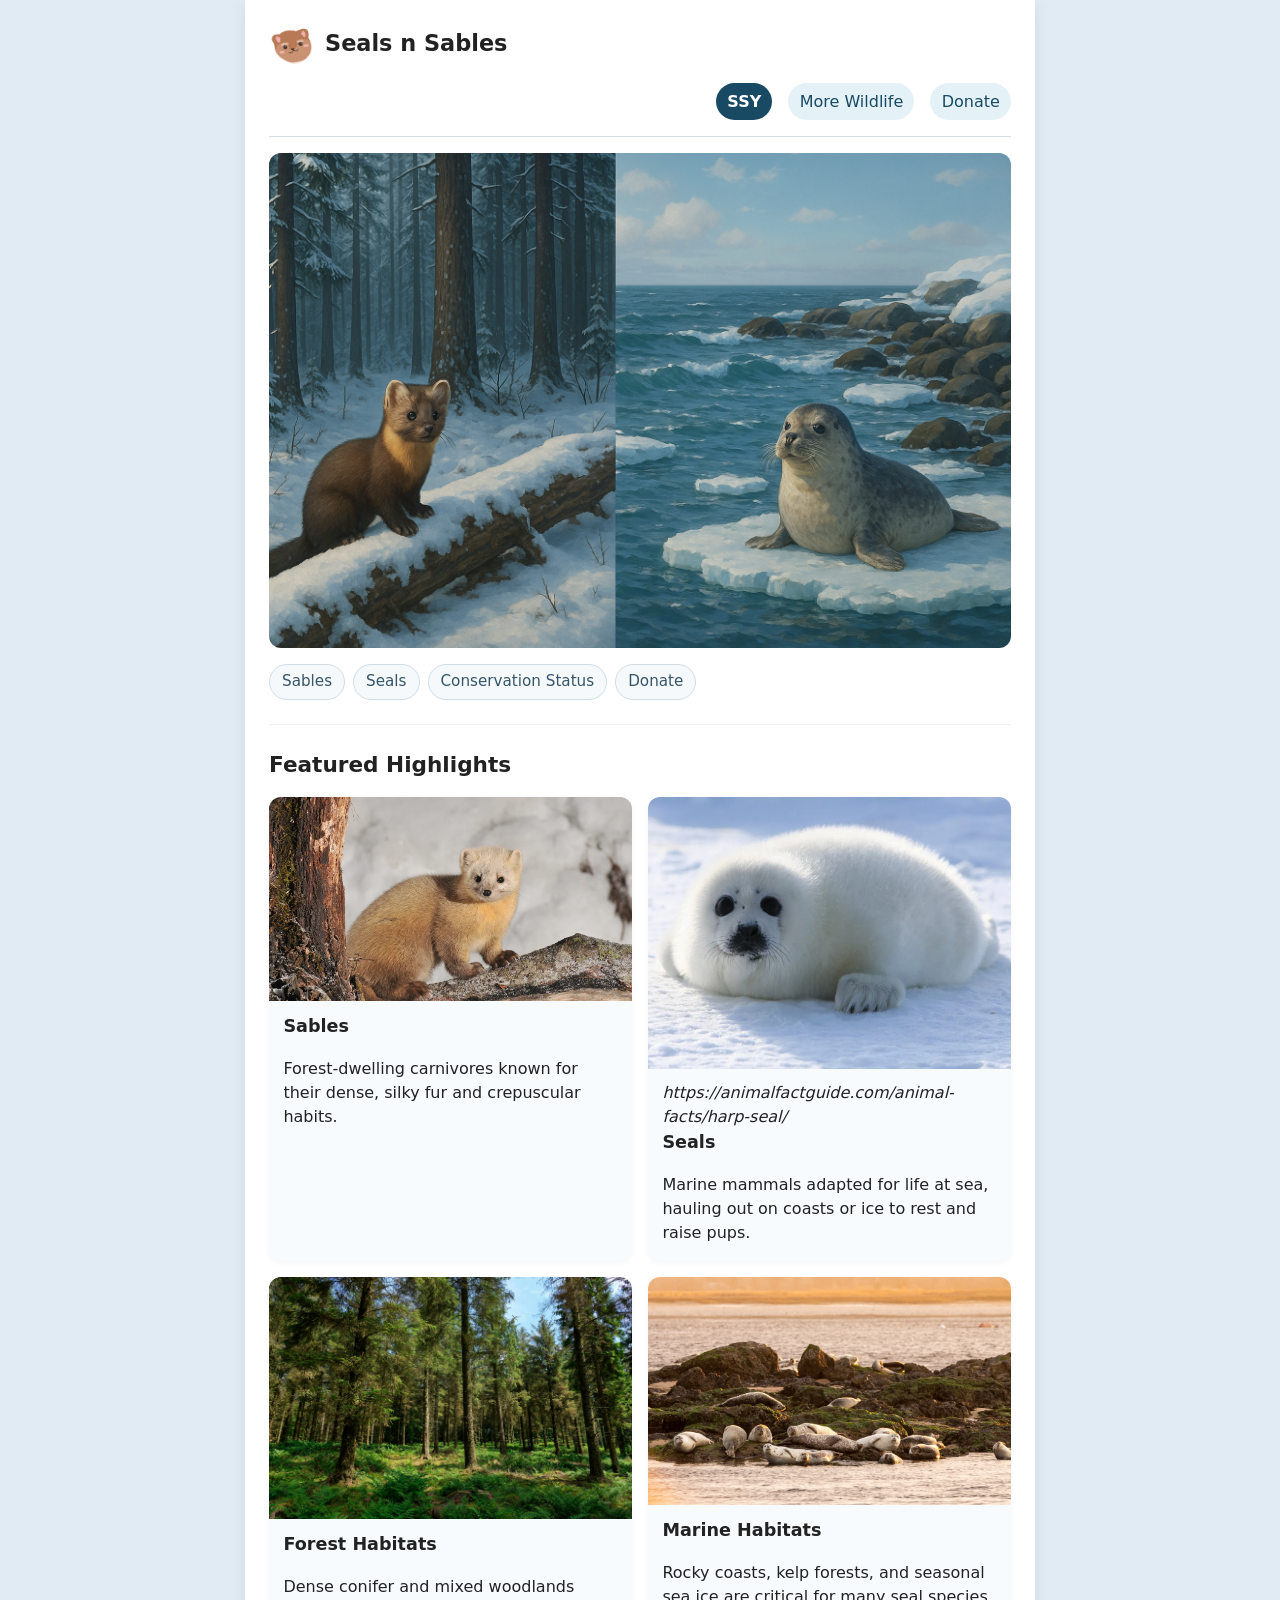
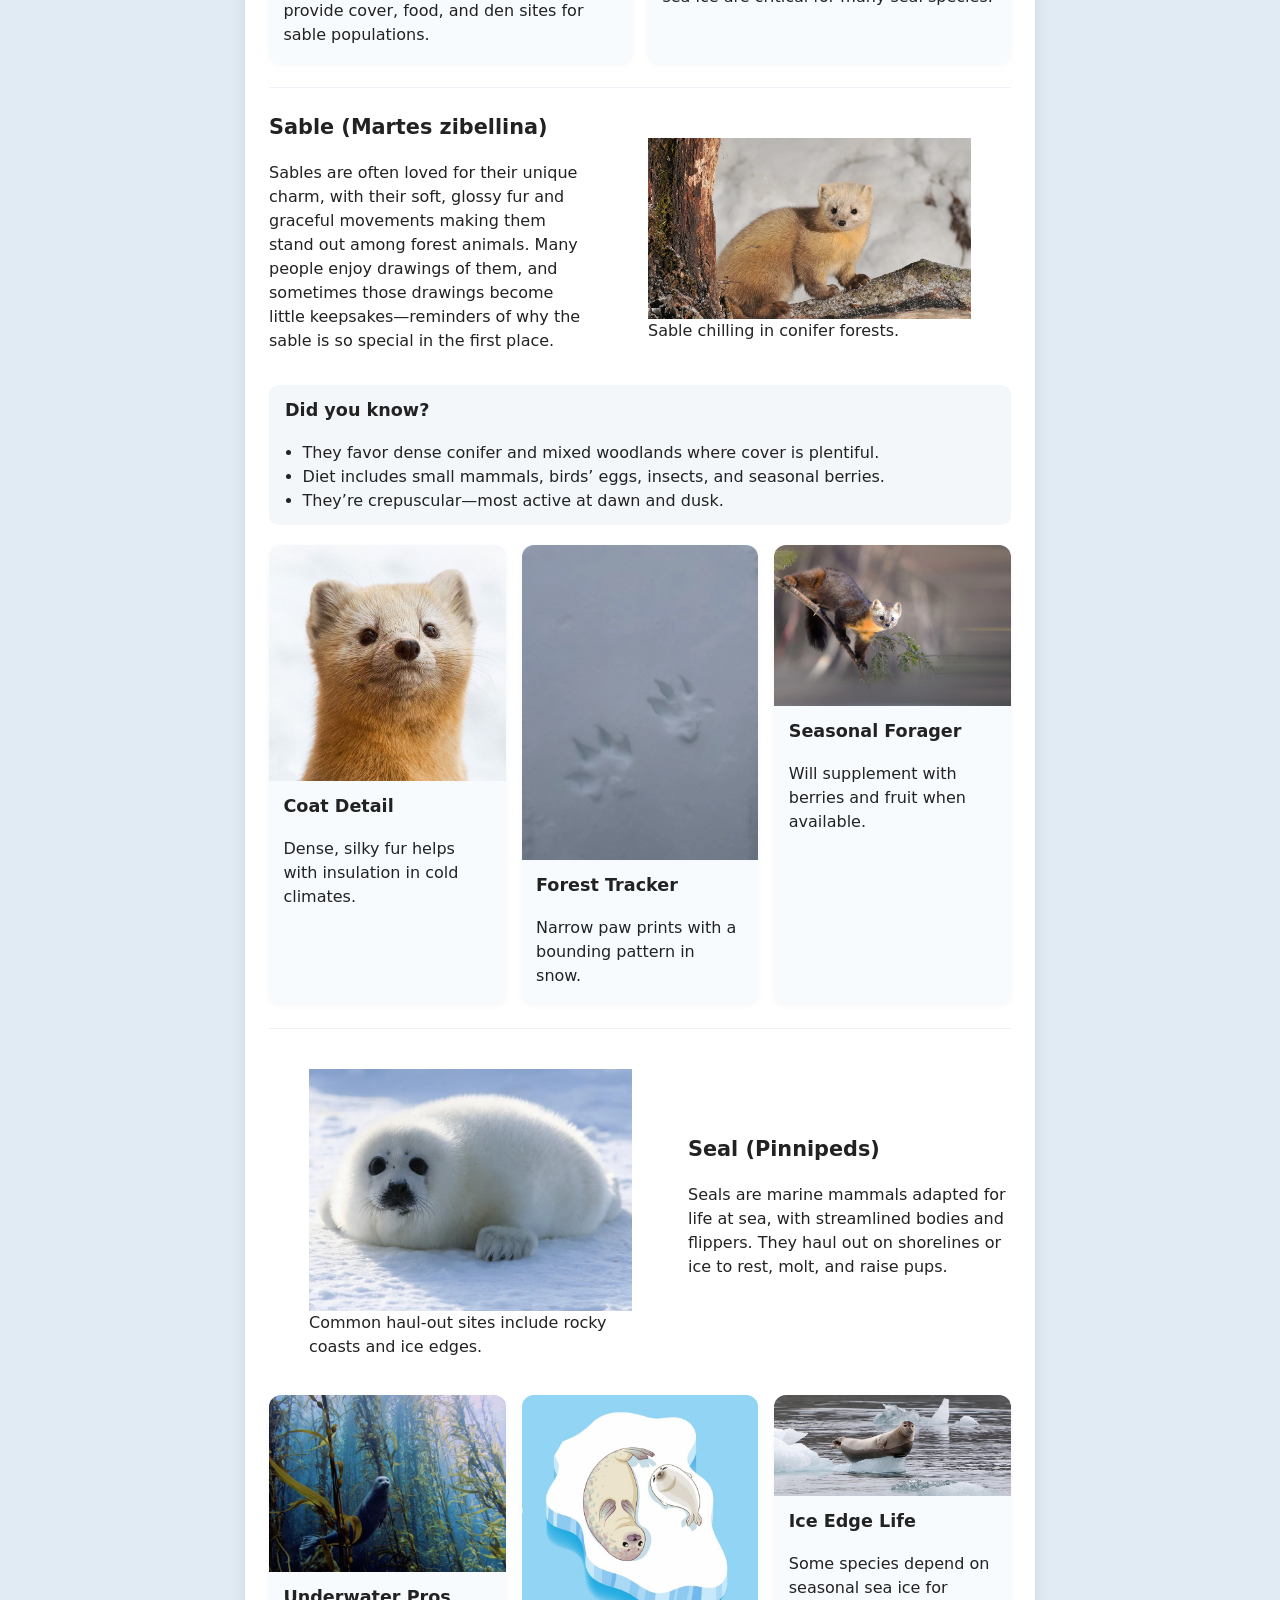
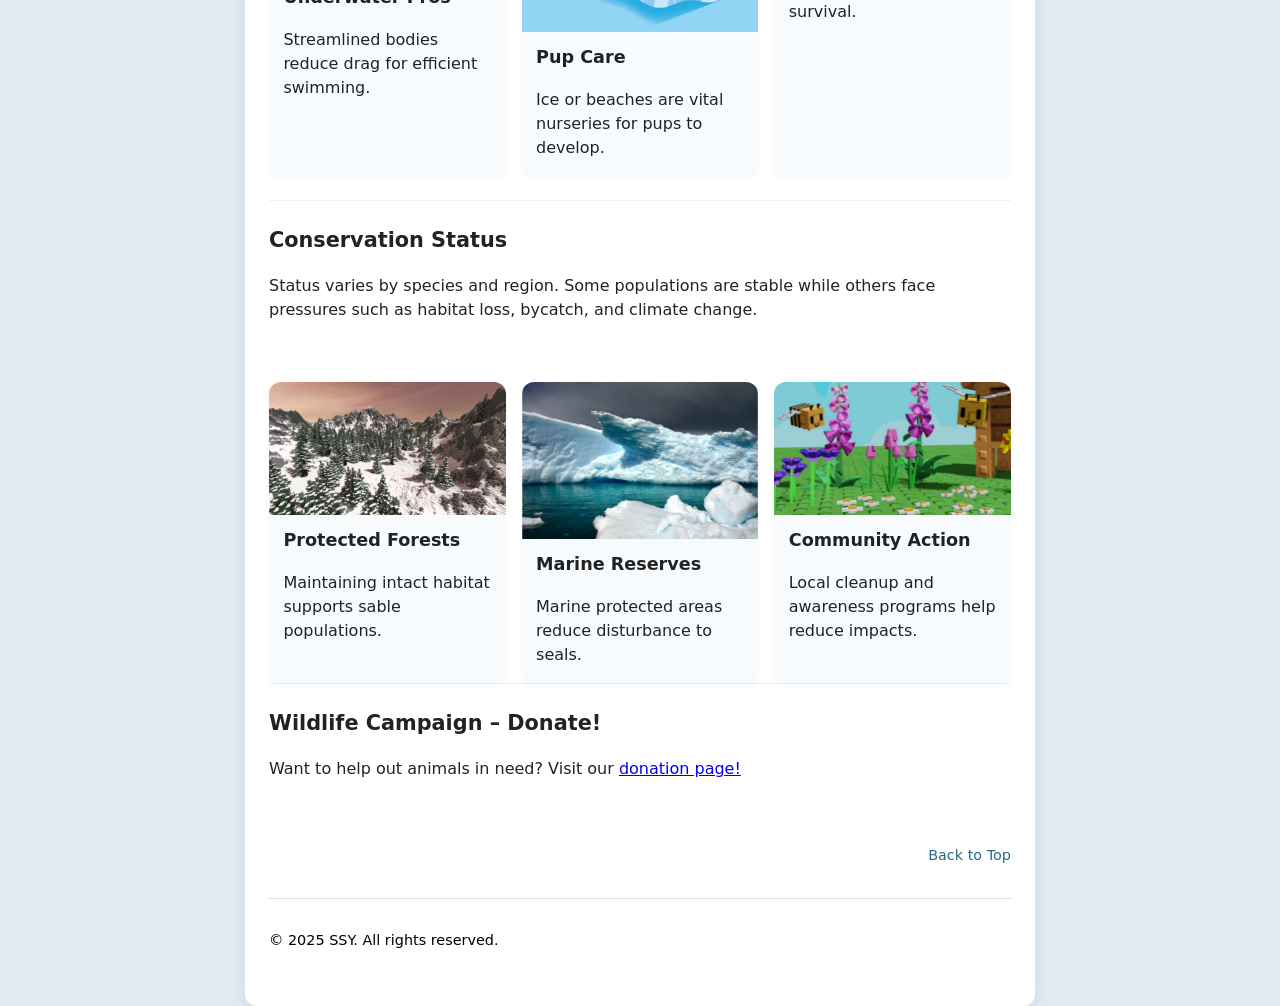
==== commit 2b9dbb99: "lol" ====
--- a/Assignment 1 - Joaquin S & Christoper L/index.html
+++ b/Assignment 1 - Joaquin S & Christoper L/index.html
@@ -6,17 +6,14 @@
   <meta name="description" content="The lore of seals and sables.">
   <meta name="author" content="Chris & Joaquin">
 
-  <!-- Makes the page respond to device width -->
   <meta name="viewport" content="width=device-width, initial-scale=1.0">
 
-  <!-- Required by assignment: normalize.css in same folder -->
-  <link rel="stylesheet" href="normalize.css">
-
-  <!-- Main site CSS from this assignment -->
+    <link rel="stylesheet" href="normalize.css">
+
   <link rel="stylesheet" href="style.css">
 </head>
 <body>
-  <!-- Skip link for keyboard / screen reader users -->
+ 
   <a class="skip-link" href="#main">Skip to main content</a>
 
   <!-- Page wrapper that becomes 790px wide on large screens -->
@@ -53,7 +50,7 @@
       </ul>
     </nav>
 
-    <!-- MIDDLE FEATURED GRID (2×2 at medium width) -->
+    <!-- middle featured grid (2×2 at medium width) -->
     <section class="section feature-grid" aria-label="Featured highlights">
       <h2 class="section-title">Featured Highlights</h2>
       <div class="grid">
@@ -72,6 +69,7 @@
             <img src="images/seal-rocks.jpg" alt="Seal resting on coastal rocks">
           </figure>
           <div class="card-body">
+            <cite> https://animalfactguide.com/animal-facts/harp-seal/ </cite>
             <h3>Seals</h3>
             <p>Marine mammals adapted for life at sea, hauling out on coasts or ice to rest and raise pups.</p>
           </div>
@@ -238,4 +236,4 @@
     </footer>
   </div>
 </body>
-</html>
+</html>
--- a/Assignment 1 - Joaquin S & Christoper L/style.css
+++ b/Assignment 1 - Joaquin S & Christoper L/style.css
@@ -246,11 +246,11 @@
   padding-top: 1rem;
   border-top: 1px solid #d8e1e8;
   font-size: 0.9rem;
-  color: #5a6a76;
+  color: #000000;
 }
 
 .muted {
-  color: #8a9aa6;
+  color: c;
 }
 
 /* ========== Environments page extras ========== */
